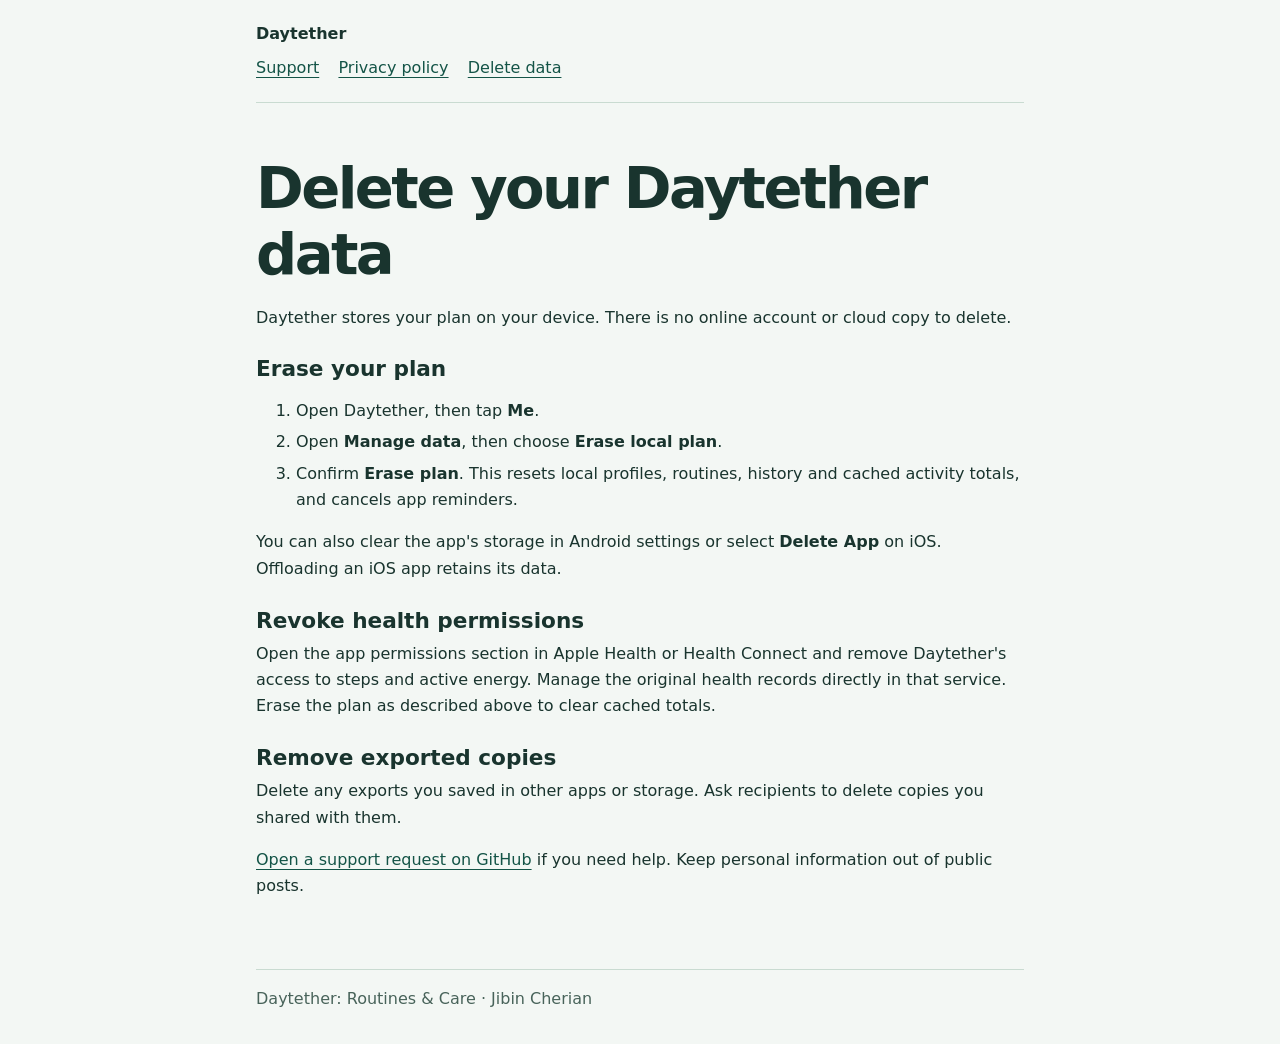
==== delete-data.html @ 732d51a9 "Create delete-data.html" ====
<!doctype html>
<html lang="en"><head><meta charset="utf-8"><meta name="viewport" content="width=device-width, initial-scale=1"><meta name="referrer" content="no-referrer"><title>Delete your Daytether data · Daytether: Routines &amp; Care</title><style>
:root{color:#19342e;background:#f3f7f4;font:1rem/1.65 system-ui,sans-serif}body{margin:0}header,main,footer{width:min(48rem,calc(100% - 2.5rem));margin:auto}header{padding:1.3rem 0;border-bottom:1px solid #c9dbd1}nav{display:flex;flex-wrap:wrap;gap:.3rem 1.2rem;margin-top:.5rem}a{color:#145447;text-underline-offset:.22em}a:focus-visible{outline:3px solid #145447;outline-offset:4px}main{padding:clamp(1.6rem,6vw,3.3rem) 0}h1,h2{line-height:1.15}h1{font-size:clamp(2.1rem,8vw,3.6rem);letter-spacing:-.045em;margin:0 0 1rem}h2{font-size:1.35rem;margin:1.65rem 0 .45rem}p{margin:.4rem 0 1rem}li+li{margin-top:.3rem}footer{border-top:1px solid #c9dbd1;padding:1rem 0 2rem;color:#48635a}
</style></head><body><header><strong>Daytether</strong><nav aria-label="Help pages"><a href="./">Support</a><a href="privacy.html">Privacy policy</a><a href="delete-data.html">Delete data</a></nav></header><main><h1>Delete your Daytether data</h1><p>Daytether stores your plan on your device. There is no online account or cloud copy to delete.</p><h2>Erase your plan</h2><ol><li>Open Daytether, then tap <strong>Me</strong>.</li><li>Open <strong>Manage data</strong>, then choose <strong>Erase local plan</strong>.</li><li>Confirm <strong>Erase plan</strong>. This resets local profiles, routines, history and cached activity totals, and cancels app reminders.</li></ol><p>You can also clear the app's storage in Android settings or select <strong>Delete App</strong> on iOS. Offloading an iOS app retains its data.</p><h2>Revoke health permissions</h2><p>Open the app permissions section in Apple Health or Health Connect and remove Daytether's access to steps and active energy. Manage the original health records directly in that service. Erase the plan as described above to clear cached totals.</p><h2>Remove exported copies</h2><p>Delete any exports you saved in other apps or storage. Ask recipients to delete copies you shared with them.</p><p><a href="https://github.com/jibin892/daytether-support/issues/new">Open a support request on GitHub</a> if you need help. Keep personal information out of public posts.</p></main><footer>Daytether: Routines &amp; Care · Jibin Cherian</footer></body></html>
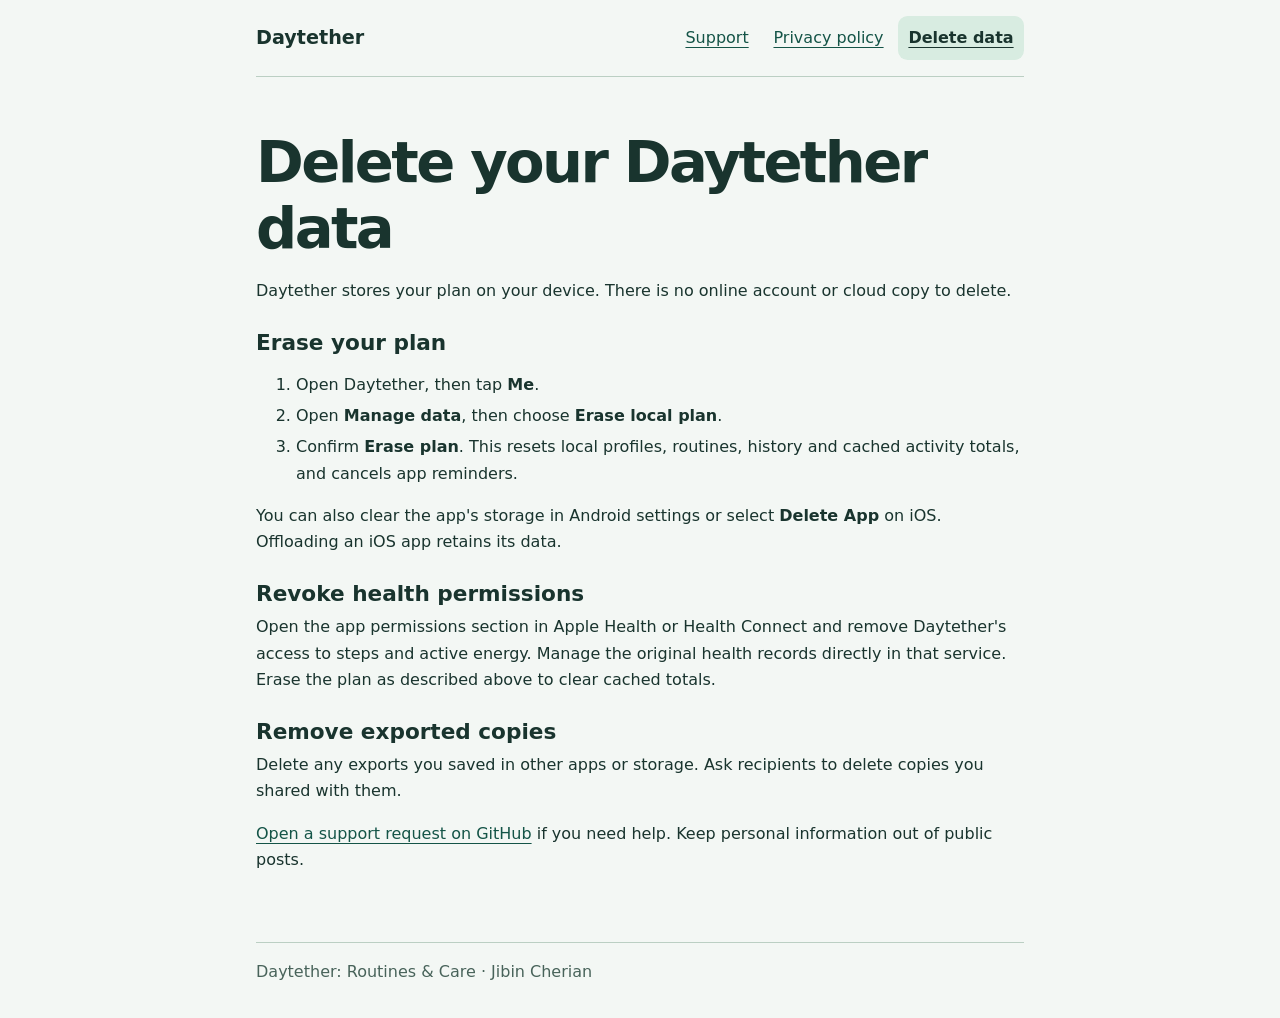
==== commit e7b4e1bb: "Support dark mode and responsive navigation on help pages" ====
--- a/delete-data.html
+++ b/delete-data.html
@@ -1,4 +1,2 @@
 <!doctype html>
-<html lang="en"><head><meta charset="utf-8"><meta name="viewport" content="width=device-width, initial-scale=1"><meta name="referrer" content="no-referrer"><title>Delete your Daytether data · Daytether: Routines &amp; Care</title><style>
-:root{color:#19342e;background:#f3f7f4;font:1rem/1.65 system-ui,sans-serif}body{margin:0}header,main,footer{width:min(48rem,calc(100% - 2.5rem));margin:auto}header{padding:1.3rem 0;border-bottom:1px solid #c9dbd1}nav{display:flex;flex-wrap:wrap;gap:.3rem 1.2rem;margin-top:.5rem}a{color:#145447;text-underline-offset:.22em}a:focus-visible{outline:3px solid #145447;outline-offset:4px}main{padding:clamp(1.6rem,6vw,3.3rem) 0}h1,h2{line-height:1.15}h1{font-size:clamp(2.1rem,8vw,3.6rem);letter-spacing:-.045em;margin:0 0 1rem}h2{font-size:1.35rem;margin:1.65rem 0 .45rem}p{margin:.4rem 0 1rem}li+li{margin-top:.3rem}footer{border-top:1px solid #c9dbd1;padding:1rem 0 2rem;color:#48635a}
-</style></head><body><header><strong>Daytether</strong><nav aria-label="Help pages"><a href="./">Support</a><a href="privacy.html">Privacy policy</a><a href="delete-data.html">Delete data</a></nav></header><main><h1>Delete your Daytether data</h1><p>Daytether stores your plan on your device. There is no online account or cloud copy to delete.</p><h2>Erase your plan</h2><ol><li>Open Daytether, then tap <strong>Me</strong>.</li><li>Open <strong>Manage data</strong>, then choose <strong>Erase local plan</strong>.</li><li>Confirm <strong>Erase plan</strong>. This resets local profiles, routines, history and cached activity totals, and cancels app reminders.</li></ol><p>You can also clear the app's storage in Android settings or select <strong>Delete App</strong> on iOS. Offloading an iOS app retains its data.</p><h2>Revoke health permissions</h2><p>Open the app permissions section in Apple Health or Health Connect and remove Daytether's access to steps and active energy. Manage the original health records directly in that service. Erase the plan as described above to clear cached totals.</p><h2>Remove exported copies</h2><p>Delete any exports you saved in other apps or storage. Ask recipients to delete copies you shared with them.</p><p><a href="https://github.com/jibin892/daytether-support/issues/new">Open a support request on GitHub</a> if you need help. Keep personal information out of public posts.</p></main><footer>Daytether: Routines &amp; Care · Jibin Cherian</footer></body></html>
+<html lang="en"><head><meta charset="utf-8"><meta name="viewport" content="width=device-width, initial-scale=1, viewport-fit=cover"><meta name="color-scheme" content="light dark"><meta name="theme-color" media="(prefers-color-scheme: light)" content="#f3f7f4"><meta name="theme-color" media="(prefers-color-scheme: dark)" content="#121b19"><meta name="referrer" content="no-referrer"><title>Delete your Daytether data · Daytether: Routines &amp; Care</title><link rel="stylesheet" href="styles.css"></head><body><header><strong>Daytether</strong><nav aria-label="Help pages"><a href="./">Support</a><a href="privacy.html">Privacy policy</a><a href="delete-data.html" aria-current="page">Delete data</a></nav></header><main><h1>Delete your Daytether data</h1><p>Daytether stores your plan on your device. There is no online account or cloud copy to delete.</p><h2>Erase your plan</h2><ol><li>Open Daytether, then tap <strong>Me</strong>.</li><li>Open <strong>Manage data</strong>, then choose <strong>Erase local plan</strong>.</li><li>Confirm <strong>Erase plan</strong>. This resets local profiles, routines, history and cached activity totals, and cancels app reminders.</li></ol><p>You can also clear the app's storage in Android settings or select <strong>Delete App</strong> on iOS. Offloading an iOS app retains its data.</p><h2>Revoke health permissions</h2><p>Open the app permissions section in Apple Health or Health Connect and remove Daytether's access to steps and active energy. Manage the original health records directly in that service. Erase the plan as described above to clear cached totals.</p><h2>Remove exported copies</h2><p>Delete any exports you saved in other apps or storage. Ask recipients to delete copies you shared with them.</p><p><a href="https://github.com/jibin892/daytether-support/issues/new">Open a support request on GitHub</a> if you need help. Keep personal information out of public posts.</p></main><footer>Daytether: Routines &amp; Care · Jibin Cherian</footer></body></html>
--- a/styles.css
+++ b/styles.css
@@ -0,0 +1,58 @@
+:root {
+  color-scheme: light dark;
+  --page: #f3f7f4;
+  --ink: #19342e;
+  --muted: #48635a;
+  --link: #145447;
+  --rule: #bbcfc3;
+  --selected: #d8ece1;
+  background: var(--page);
+  color: var(--ink);
+  font: 1rem/1.65 system-ui, sans-serif;
+}
+@media (prefers-color-scheme: dark) {
+  :root {
+    --page: #121b19;
+    --ink: #ecf4ef;
+    --muted: #b6c8bf;
+    --link: #9edfc4;
+    --rule: #41584d;
+    --selected: #284438;
+  }
+}
+* { box-sizing: border-box; }
+body {
+  margin: 0;
+  padding: env(safe-area-inset-top) max(1.25rem, env(safe-area-inset-right))
+    env(safe-area-inset-bottom) max(1.25rem, env(safe-area-inset-left));
+  overflow-wrap: anywhere;
+}
+header, main, footer { max-width: 48rem; margin-inline: auto; }
+header {
+  display: flex;
+  flex-wrap: wrap;
+  align-items: center;
+  justify-content: space-between;
+  gap: .35rem 1.5rem;
+  padding-block: 1rem;
+  border-bottom: 1px solid var(--rule);
+}
+header strong { font-size: 1.2rem; }
+nav { display: flex; flex-wrap: wrap; gap: .15rem .25rem; }
+a { color: var(--link); text-underline-offset: .22em; }
+nav a {
+  display: inline-flex;
+  align-items: center;
+  min-height: 44px;
+  padding: .3rem .65rem;
+  border-radius: .6rem;
+}
+nav a[aria-current="page"] { color: var(--ink); background: var(--selected); font-weight: 650; }
+a:focus-visible { outline: 3px solid var(--link); outline-offset: 2px; }
+main { padding: clamp(1.6rem, 6vw, 3.3rem) 0; }
+h1, h2 { line-height: 1.15; }
+h1 { font-size: clamp(2.1rem, 8vw, 3.6rem); letter-spacing: -.045em; margin: 0 0 1rem; }
+h2 { font-size: 1.35rem; margin: 1.65rem 0 .45rem; }
+p { margin: .4rem 0 1rem; }
+li + li { margin-top: .3rem; }
+footer { border-top: 1px solid var(--rule); padding: 1rem 0 2rem; color: var(--muted); }
